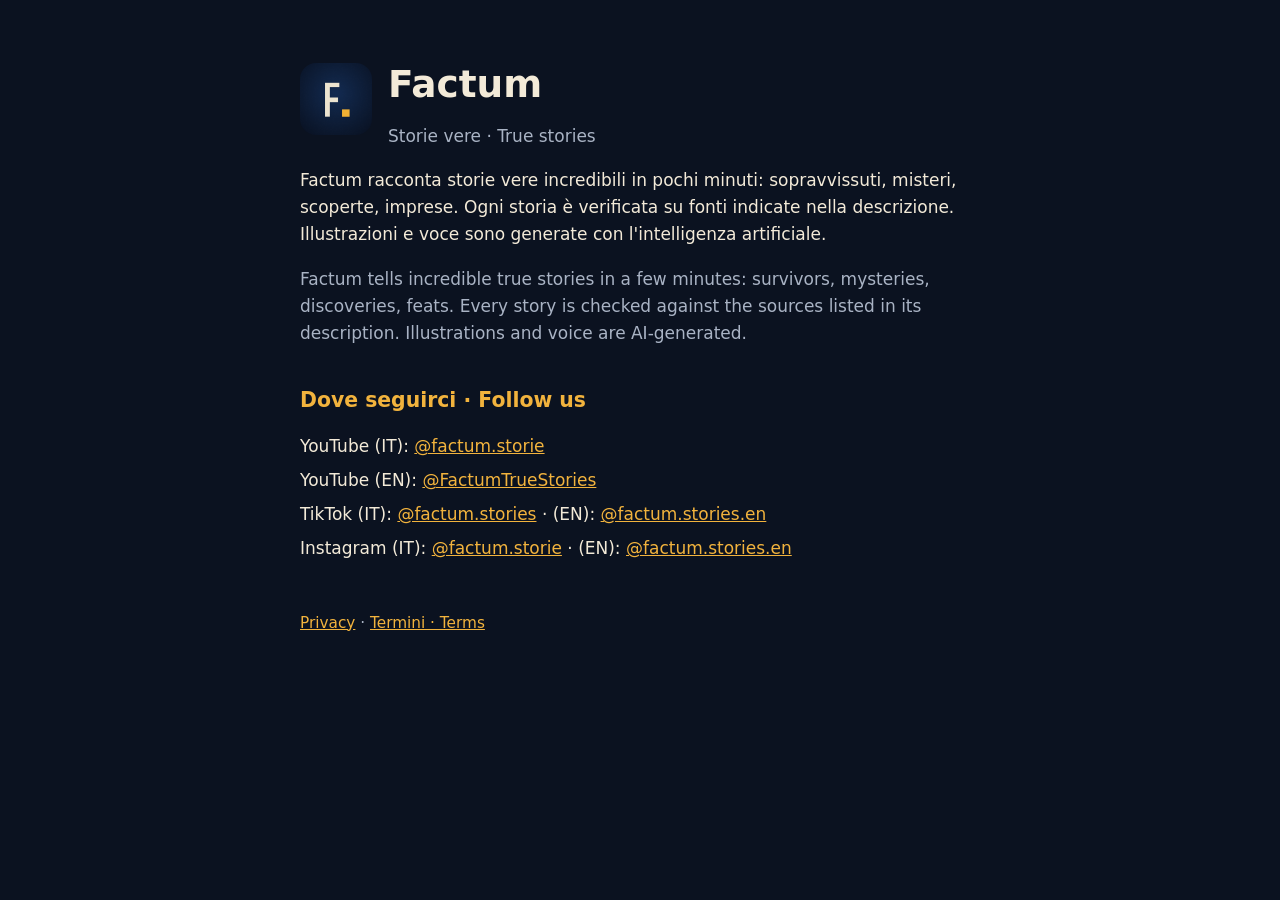
==== index.html @ 2dfe56f4 "Factum: home, privacy, termini" ====
<!doctype html><html lang="it"><head><meta charset="utf-8"><meta name="viewport" content="width=device-width,initial-scale=1">
<title>Factum · Storie Vere</title><meta name="description" content="Factum: brevi storie vere animate, in italiano e in inglese.">
<link rel="icon" href="logo.png"><link rel="stylesheet" href="style.css"></head><body><main>
<div class="top"><img src="logo.png" alt="Factum"><div><h1>Factum</h1><div class="mute">Storie vere · True stories</div></div></div>
<p>Factum racconta storie vere incredibili in pochi minuti: sopravvissuti, misteri, scoperte, imprese. Ogni storia è verificata su fonti indicate nella descrizione. Illustrazioni e voce sono generate con l'intelligenza artificiale.</p>
<p class="mute">Factum tells incredible true stories in a few minutes: survivors, mysteries, discoveries, feats. Every story is checked against the sources listed in its description. Illustrations and voice are AI-generated.</p>
<h2>Dove seguirci · Follow us</h2>
<ul class="links">
<li>YouTube (IT): <a href="https://www.youtube.com/@factum.storie">@factum.storie</a></li>
<li>YouTube (EN): <a href="https://www.youtube.com/@FactumTrueStories">@FactumTrueStories</a></li>
<li>TikTok (IT): <a href="https://www.tiktok.com/@factum.stories">@factum.stories</a> · (EN): <a href="https://www.tiktok.com/@factum.stories.en">@factum.stories.en</a></li>
<li>Instagram (IT): <a href="https://www.instagram.com/factum.storie/">@factum.storie</a> · (EN): <a href="https://www.instagram.com/factum.stories.en/">@factum.stories.en</a></li>
</ul>
<footer><a href="privacy/">Privacy</a> · <a href="termini/">Termini · Terms</a></footer>
</main></body></html>
---- style.css ----
:root{--bg:#0b1220;--fg:#f3ead8;--mute:#a9b3c4;--acc:#f2b33d}
*{box-sizing:border-box}body{margin:0;background:var(--bg);color:var(--fg);font:17px/1.6 system-ui,-apple-system,Segoe UI,Roboto,sans-serif}
main{max-width:720px;margin:0 auto;padding:48px 20px}a{color:var(--acc)}h1{font-size:2.2em;margin:.2em 0}h2{margin-top:1.8em;color:var(--acc);font-size:1.2em}
.top{display:flex;align-items:center;gap:16px}.top img{width:72px;height:72px;border-radius:16px}.mute{color:var(--mute)}
ul.links{list-style:none;padding:0}ul.links li{margin:.4em 0}footer{margin-top:48px;color:var(--mute);font-size:.9em}
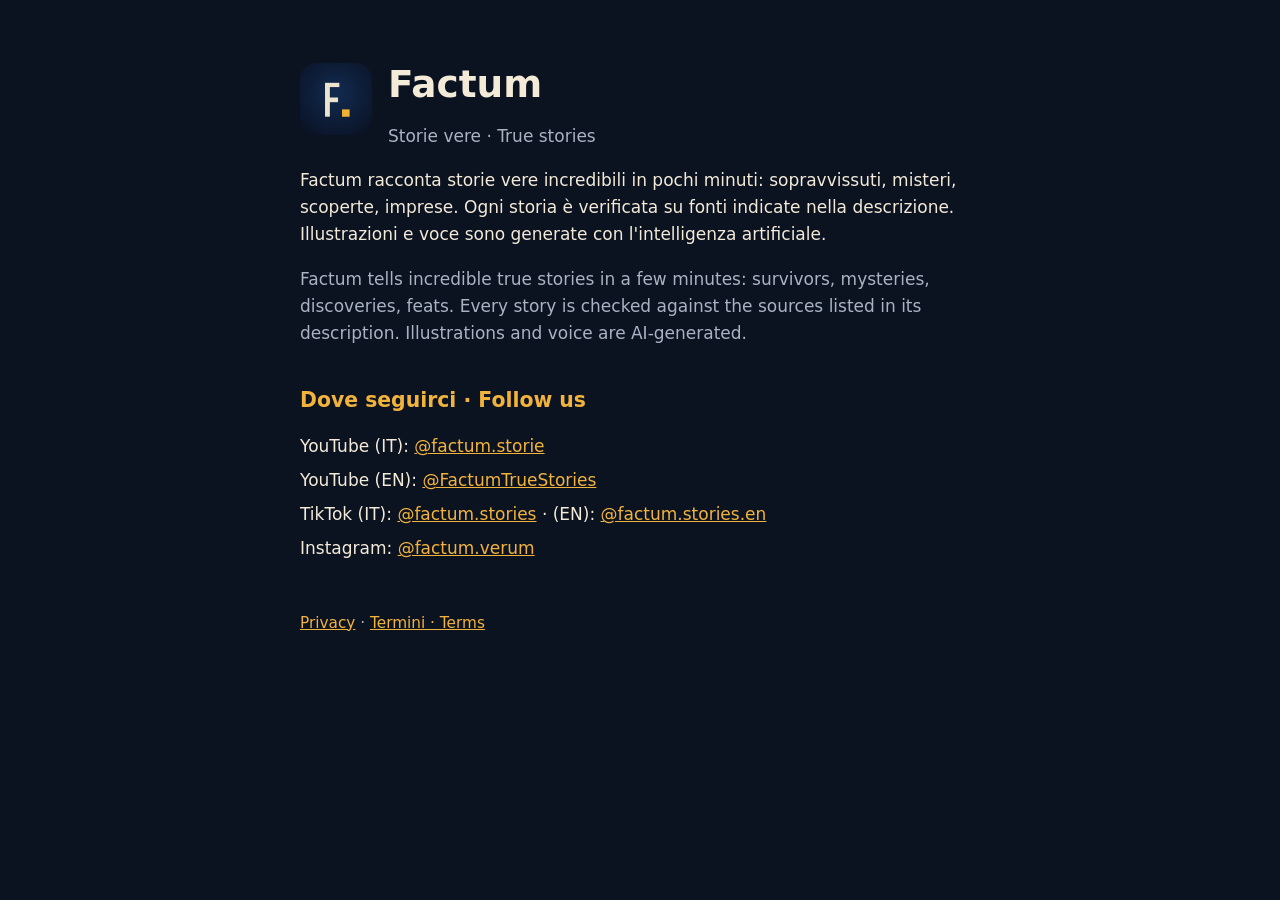
==== commit 20c0f306: "Instagram: @factum.verum" ====
--- a/index.html
+++ b/index.html
@@ -9,7 +9,7 @@
 <li>YouTube (IT): <a href="https://www.youtube.com/@factum.storie">@factum.storie</a></li>
 <li>YouTube (EN): <a href="https://www.youtube.com/@FactumTrueStories">@FactumTrueStories</a></li>
 <li>TikTok (IT): <a href="https://www.tiktok.com/@factum.stories">@factum.stories</a> · (EN): <a href="https://www.tiktok.com/@factum.stories.en">@factum.stories.en</a></li>
-<li>Instagram (IT): <a href="https://www.instagram.com/factum.storie/">@factum.storie</a> · (EN): <a href="https://www.instagram.com/factum.stories.en/">@factum.stories.en</a></li>
+<li>Instagram: <a href="https://www.instagram.com/factum.verum/">@factum.verum</a></li>
 </ul>
 <footer><a href="privacy/">Privacy</a> · <a href="termini/">Termini · Terms</a></footer>
 </main></body></html>
